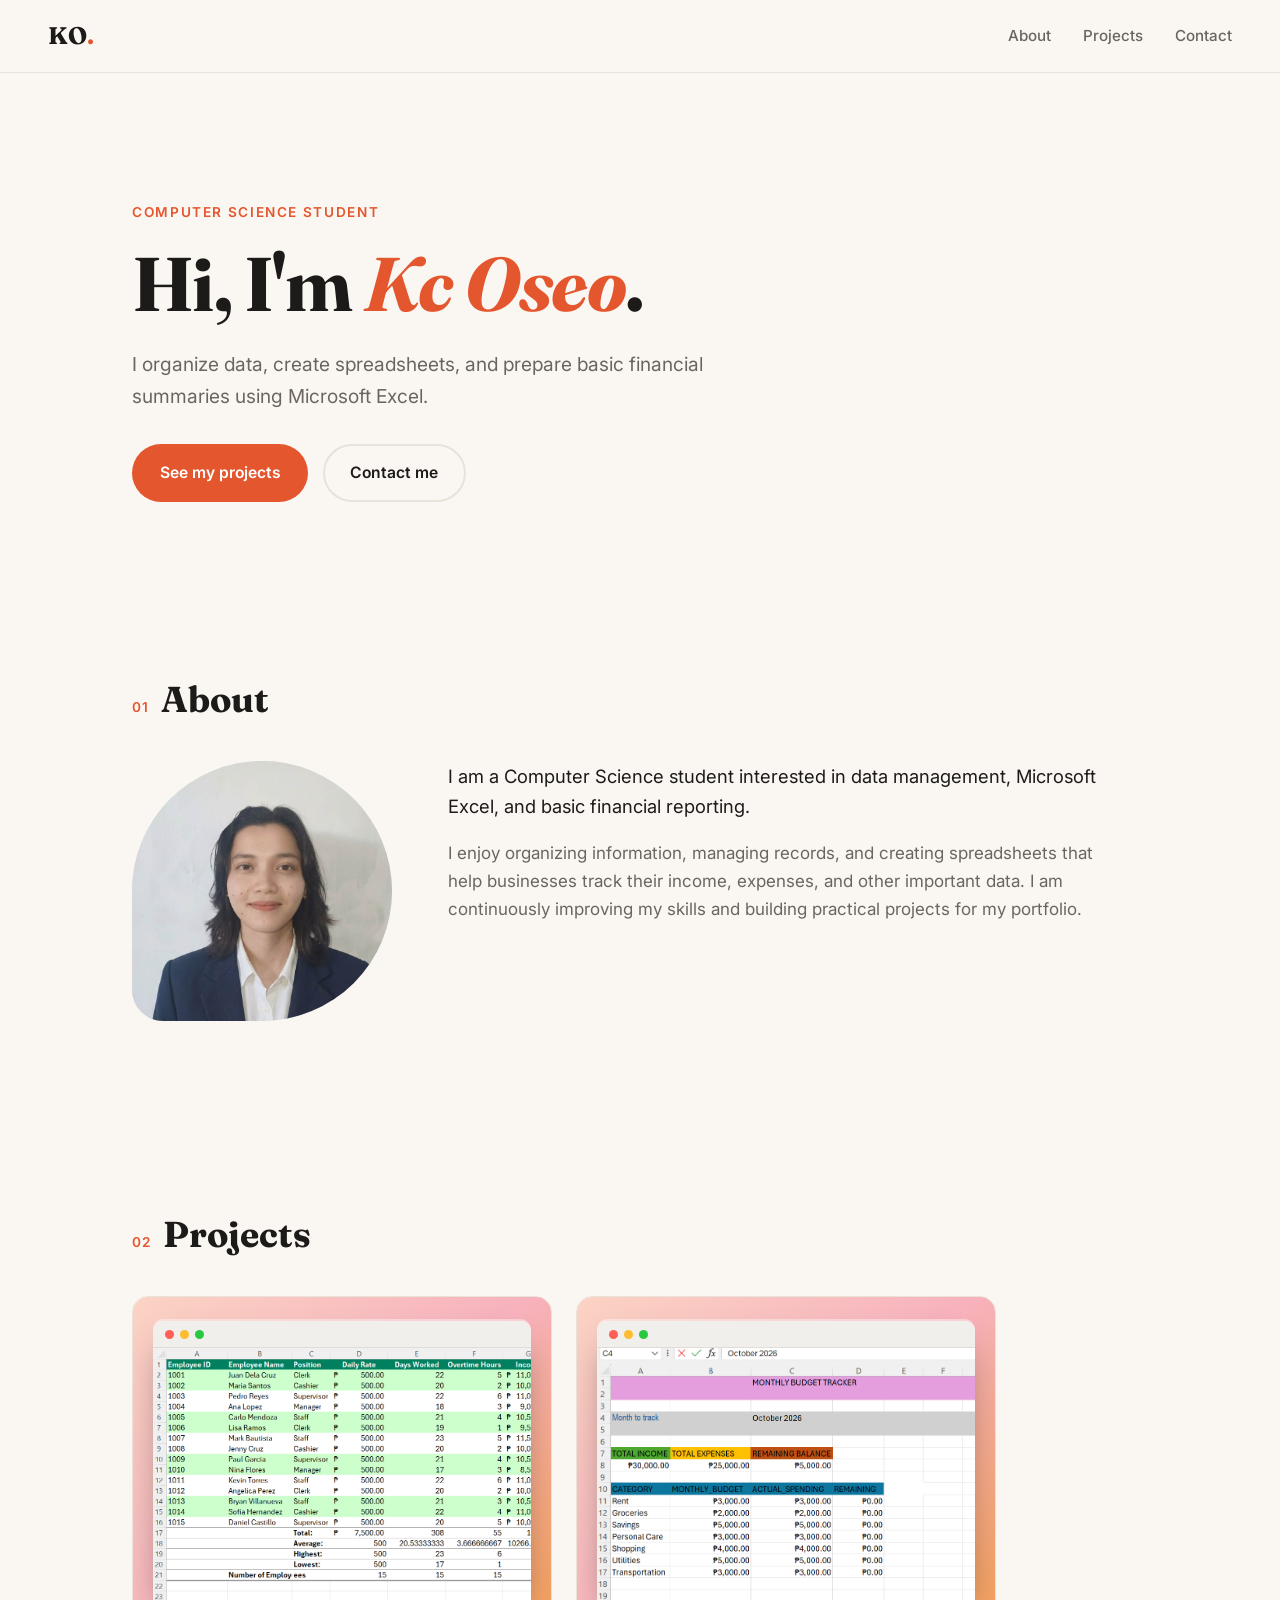
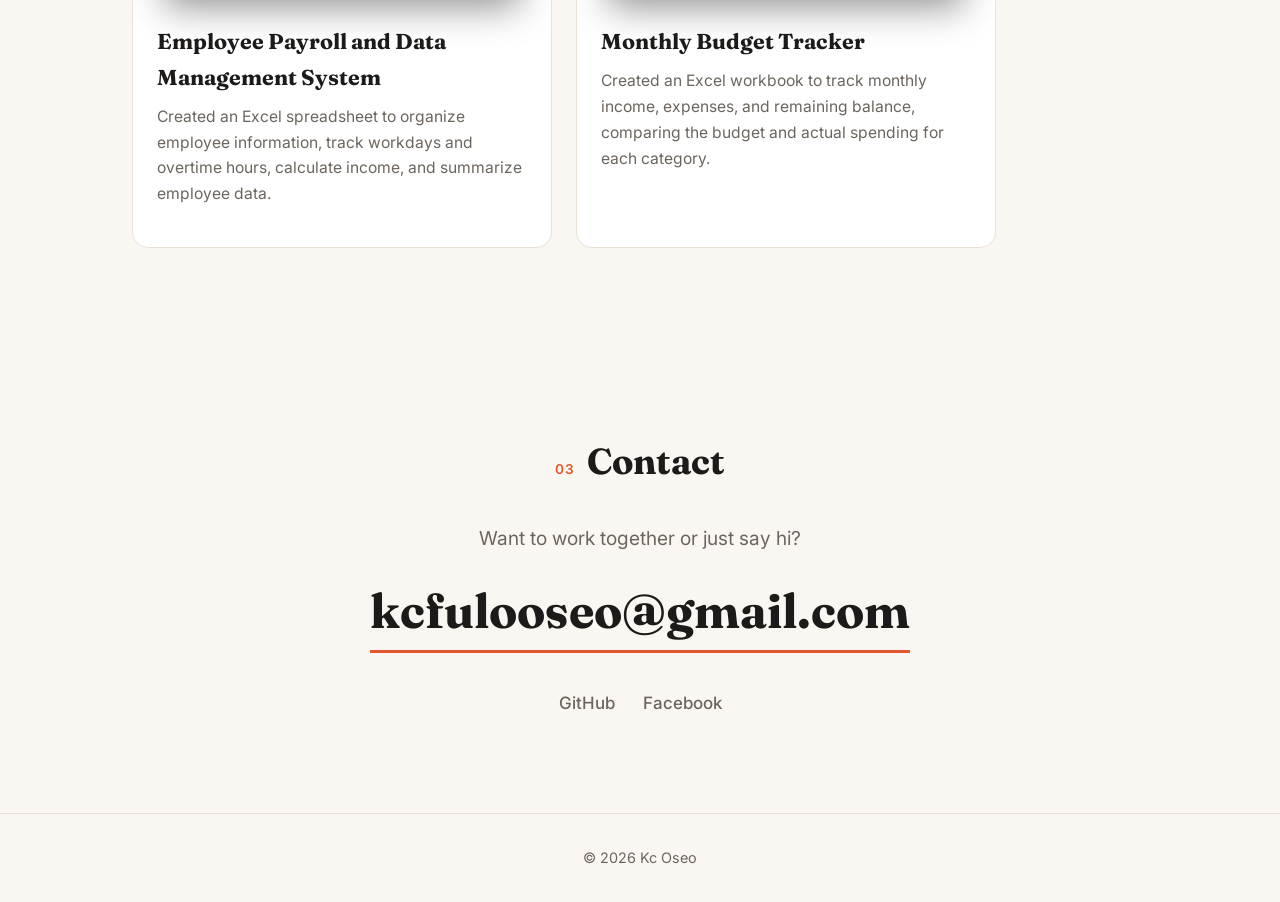
==== index.html @ 13ddb6af "Add monthly budget tracker project" ====
<!DOCTYPE html>
<html lang="en">
<head>
  <meta charset="UTF-8">
  <meta name="viewport" content="width=device-width, initial-scale=1.0">
  <title>Kc Oseo — Portfolio</title>
  <meta name="description" content="Portfolio of Kc Oseo, a Computer Science student who organizes data, creates spreadsheets, and prepares basic financial summaries in Microsoft Excel.">
  <link rel="preconnect" href="https://fonts.googleapis.com">
  <link rel="preconnect" href="https://fonts.gstatic.com" crossorigin>
  <link href="https://fonts.googleapis.com/css2?family=Fraunces:opsz,wght@9..144,500;9..144,700&family=Inter:wght@400;500;600&display=swap" rel="stylesheet">
  <link rel="stylesheet" href="style.css">
</head>
<body>

  <header class="site-header">
    <a class="logo" href="#top">KO<span>.</span></a>
    <nav aria-label="Main">
      <a href="#about">About</a>
      <a href="#work">Projects</a>
      <a href="#contact">Contact</a>
    </nav>
  </header>

  <main id="top">

    <!-- HERO -->
    <section class="hero">
      <p class="eyebrow">Computer Science Student</p>
      <h1>Hi, I'm <em>Kc Oseo</em>.</h1>
      <p class="lead">I organize data, create spreadsheets, and prepare basic financial summaries using Microsoft Excel.</p>
      <div class="actions">
        <a class="btn btn-primary" href="#work">See my projects</a>
        <a class="btn btn-ghost" href="#contact">Contact me</a>
      </div>
    </section>

    <!-- ABOUT -->
    <section id="about" class="section">
      <h2 class="section-title"><span>01</span> About</h2>
      <div class="about-grid">
        <img class="avatar" src="images/profile.jpg" alt="Photo of Kc Oseo" width="260" height="260">
        <div class="about-text">
          <p>I am a Computer Science student interested in data management, Microsoft Excel, and basic financial reporting.</p>
          <p>I enjoy organizing information, managing records, and creating spreadsheets that help businesses track their income, expenses, and other important data. I am continuously improving my skills and building practical projects for my portfolio.</p>
        </div>
      </div>
    </section>

    <!-- PROJECTS -->
    <section id="work" class="section">
      <h2 class="section-title"><span>02</span> Projects</h2>
      <div class="cards">

        <article class="card">
          <div class="project-shot">
            <a class="window" href="images/excel-project.png" target="_blank" rel="noopener" aria-label="Open full-size screenshot of the payroll spreadsheet">
              <span class="window-bar" aria-hidden="true"><i></i><i></i><i></i></span>
              <img class="project-img" src="images/excel-project.png" alt="Excel spreadsheet showing employee payroll data with daily rate, days worked, overtime hours, and income, plus totals and averages">
            </a>
          </div>
          <div class="card-body">
            <h3>Employee Payroll and Data Management System</h3>
            <p>Created an Excel spreadsheet to organize employee information, track workdays and overtime hours, calculate income, and summarize employee data.</p>
          </div>
          
        </article>
        <article class="card">
  <div class="project-shot">
    <a class="window" href="images/excel-budget.png" target="_blank" rel="noopener" aria-label="Open full-size screenshot of the budget tracker">
      <span class="window-bar" aria-hidden="true"><i></i><i></i><i></i></span>
      <img class="project-img" src="images/excel-budget.png" alt="Excel monthly budget tracker showing total income, total expenses, remaining balance, and budget versus actual spending by category">
    </a>
  </div>
  <div class="card-body">
    <h3>Monthly Budget Tracker</h3>
    <p>Created an Excel workbook to track monthly income, expenses, and remaining balance, comparing the budget and actual spending for each category.</p>
  </div>
</article>

      </div>
    </section>

    <!-- CONTACT -->
    <section id="contact" class="section contact">
      <h2 class="section-title"><span>03</span> Contact</h2>
      <p class="contact-lead">Want to work together or just say hi?</p>
      <a class="email" href="mailto:kcfulooseo@gmail.com">kcfulooseo@gmail.com</a>
      <ul class="socials">
        <li><a href="https://github.com/kcfulooseo" target="_blank" rel="noopener">GitHub</a></li>
        <li><a href="https://www.facebook.com/kaye.ceeloseo" target="_blank" rel="noopener">Facebook</a></li>
      </ul>
    </section>

  </main>

  <footer class="site-footer">
    <p>© 2026 Kc Oseo</p>
  </footer>

</body>
</html>
---- style.css ----
/* ---------- Design tokens ---------- */
:root {
  --bg: #faf7f2;
  --surface: #ffffff;
  --text: #1d1b19;
  --muted: #6b655e;
  --accent: #e4572e;
  --accent-dark: #c4421d;
  --border: #e8e2d9;
  --radius: 16px;
  --max: 1080px;
  --serif: "Fraunces", Georgia, serif;
  --sans: "Inter", system-ui, -apple-system, "Segoe UI", sans-serif;
}

@media (prefers-color-scheme: dark) {
  :root {
    --bg: #14120f;
    --surface: #1e1b17;
    --text: #f3eee7;
    --muted: #a39b90;
    --border: #2f2a24;
  }
}

/* ---------- Base ---------- */
*, *::before, *::after { box-sizing: border-box; }

html {
  scroll-behavior: smooth;
  scroll-padding-top: 80px;
}

body {
  margin: 0;
  font-family: var(--sans);
  font-size: 1.0625rem;
  line-height: 1.65;
  color: var(--text);
  background: var(--bg);
  -webkit-font-smoothing: antialiased;
}

a { color: inherit; }
ul { margin: 0; padding: 0; list-style: none; }

:focus-visible {
  outline: 3px solid var(--accent);
  outline-offset: 3px;
  border-radius: 4px;
}

@media (prefers-reduced-motion: reduce) {
  html { scroll-behavior: auto; }
  * { transition: none !important; }
}

/* ---------- Header ---------- */
.site-header {
  position: sticky;
  top: 0;
  z-index: 10;
  display: flex;
  align-items: center;
  justify-content: space-between;
  padding: 1rem clamp(1rem, 5vw, 3rem);
  background: color-mix(in srgb, var(--bg) 85%, transparent);
  backdrop-filter: blur(10px);
  border-bottom: 1px solid var(--border);
}

.logo {
  font-family: var(--serif);
  font-weight: 700;
  font-size: 1.5rem;
  text-decoration: none;
}
.logo span { color: var(--accent); }

.site-header nav { display: flex; gap: clamp(0.9rem, 3vw, 2rem); }

.site-header nav a {
  font-size: 0.95rem;
  font-weight: 500;
  text-decoration: none;
  color: var(--muted);
  transition: color 0.2s;
}
.site-header nav a:hover { color: var(--accent); }

/* ---------- Layout ---------- */
main { max-width: var(--max); margin: 0 auto; padding: 0 clamp(1rem, 5vw, 2rem); }

.section { padding: clamp(3.5rem, 9vw, 6rem) 0; }

.section-title {
  display: flex;
  align-items: baseline;
  gap: 0.75rem;
  margin: 0 0 2.5rem;
  font-family: var(--serif);
  font-size: clamp(1.75rem, 4vw, 2.25rem);
  line-height: 1.2;
}
.section-title span {
  font-family: var(--sans);
  font-size: 0.85rem;
  font-weight: 600;
  letter-spacing: 0.08em;
  color: var(--accent);
}

/* ---------- Hero ---------- */
.hero { padding: clamp(4rem, 12vw, 8rem) 0 clamp(3rem, 8vw, 5rem); }

.eyebrow {
  margin: 0 0 1.25rem;
  font-size: 0.85rem;
  font-weight: 600;
  letter-spacing: 0.12em;
  text-transform: uppercase;
  color: var(--accent);
}

.hero h1 {
  max-width: 18ch;
  margin: 0 0 1.5rem;
  font-family: var(--serif);
  font-size: clamp(2.5rem, 7vw, 4.75rem);
  font-weight: 700;
  line-height: 1.08;
  letter-spacing: -0.02em;
}
.hero h1 em { font-style: italic; color: var(--accent); }

.lead {
  max-width: 52ch;
  margin: 0 0 2rem;
  font-size: 1.2rem;
  color: var(--muted);
}

.actions { display: flex; flex-wrap: wrap; gap: 0.9rem; }

.btn {
  display: inline-block;
  padding: 0.85rem 1.6rem;
  border-radius: 999px;
  font-weight: 600;
  font-size: 0.98rem;
  text-decoration: none;
  border: 2px solid transparent;
  transition: transform 0.2s, background 0.2s, border-color 0.2s, color 0.2s;
}
.btn:hover { transform: translateY(-2px); }

.btn-primary { background: var(--accent); color: #fff; }
.btn-primary:hover { background: var(--accent-dark); }

.btn-ghost { border-color: var(--border); }
.btn-ghost:hover { border-color: var(--accent); color: var(--accent); }

/* ---------- About ---------- */
.about-grid {
  display: grid;
  grid-template-columns: 260px 1fr;
  gap: clamp(1.5rem, 5vw, 3.5rem);
  align-items: start;
}

.avatar {
  display: block;
  width: 100%;
  aspect-ratio: 1;
  object-fit: cover;
  object-position: 50% 20%;
  border-radius: 50% 50% 50% 12%;
  background: var(--border);
}

.about-text p { margin: 0 0 1.1rem; max-width: 60ch; color: var(--muted); }
.about-text p:first-child { color: var(--text); font-size: 1.15rem; }

.facts {
  display: flex;
  flex-wrap: wrap;
  gap: 1rem 2.5rem;
  margin-top: 1.75rem;
  padding-top: 1.5rem;
  border-top: 1px solid var(--border);
  color: var(--muted);
  font-size: 0.95rem;
}
.facts strong {
  display: block;
  font-family: var(--serif);
  font-size: 2rem;
  line-height: 1.1;
  color: var(--text);
}

/* ---------- Work cards ---------- */
.cards {
  display: grid;
  grid-template-columns: repeat(auto-fit, minmax(280px, 420px));
  gap: 1.5rem;
}

.card {
  overflow: hidden;
  background: var(--surface);
  border: 1px solid var(--border);
  border-radius: var(--radius);
  transition: transform 0.25s, box-shadow 0.25s;
}
.card:hover {
  transform: translateY(-6px);
  box-shadow: 0 18px 40px -18px rgba(0, 0, 0, 0.3);
}

.thumb { height: 180px; }

/* Project screenshot: gradient backdrop + window frame */
.project-shot {
  padding: 1.5rem 1.25rem 0;
  background: linear-gradient(135deg, #fbd3c4, #f7b2bd 55%, #f4a261);
}

.window {
  display: block;
  overflow: hidden;
  border-radius: 10px 10px 0 0;
  background: #fff;
  box-shadow: 0 -2px 0 rgba(255, 255, 255, 0.4), 0 18px 35px -12px rgba(0, 0, 0, 0.45);
  transition: transform 0.3s, box-shadow 0.3s;
}
.window:hover {
  transform: translateY(-4px);
  box-shadow: 0 -2px 0 rgba(255, 255, 255, 0.4), 0 24px 40px -12px rgba(0, 0, 0, 0.5);
}

.window-bar {
  display: flex;
  gap: 6px;
  padding: 0.55rem 0.75rem;
  background: #f1efec;
  border-bottom: 1px solid #e0dcd6;
}
.window-bar i {
  width: 9px;
  height: 9px;
  border-radius: 50%;
  background: #ff5f57;
}
.window-bar i:nth-child(2) { background: #febc2e; }
.window-bar i:nth-child(3) { background: #28c840; }

.project-img {
  display: block;
  width: 100%;
  aspect-ratio: 3 / 2;
  object-fit: cover;
  object-position: top left;
  transition: transform 0.4s;
}
.window:hover .project-img { transform: scale(1.03); }
.thumb-1 { background: linear-gradient(135deg, #f7b2bd, #e4572e); }
.thumb-2 { background: linear-gradient(135deg, #264653, #2a9d8f); }
.thumb-3 { background: linear-gradient(135deg, #f4a261, #e9c46a); }

.card-body { padding: 1.5rem; }
.card-body h3 { margin: 0 0 0.5rem; font-family: var(--serif); font-size: 1.35rem; }
.card-body p { margin: 0 0 1rem; color: var(--muted); font-size: 0.98rem; }

.tags { display: flex; flex-wrap: wrap; gap: 0.5rem; margin-bottom: 1.25rem; }
.tags li {
  padding: 0.2rem 0.7rem;
  border: 1px solid var(--border);
  border-radius: 999px;
  font-size: 0.78rem;
  font-weight: 500;
  color: var(--muted);
}

.card-link {
  font-weight: 600;
  font-size: 0.95rem;
  color: var(--accent);
  text-decoration: none;
}
.card-link:hover { text-decoration: underline; }

/* ---------- Skills ---------- */
.skills {
  display: grid;
  grid-template-columns: repeat(auto-fit, minmax(220px, 1fr));
  gap: 1.5rem;
}

.skill-group {
  padding: 1.5rem;
  background: var(--surface);
  border: 1px solid var(--border);
  border-radius: var(--radius);
}
.skill-group h3 {
  margin: 0 0 1rem;
  font-size: 0.85rem;
  letter-spacing: 0.1em;
  text-transform: uppercase;
  color: var(--accent);
}
.skill-group li { padding: 0.45rem 0; border-bottom: 1px dashed var(--border); }
.skill-group li:last-child { border-bottom: 0; }

/* ---------- Contact ---------- */
.contact { text-align: center; }
.contact .section-title { justify-content: center; }
.contact-lead { margin: 0 0 1rem; font-size: 1.2rem; color: var(--muted); }

.email {
  display: inline-block;
  font-family: var(--serif);
  font-size: clamp(1.6rem, 6vw, 3rem);
  font-weight: 700;
  text-decoration: none;
  border-bottom: 3px solid var(--accent);
  transition: color 0.2s;
}
.email:hover { color: var(--accent); }

.socials { display: flex; justify-content: center; gap: 1.75rem; margin-top: 2.25rem; }
.socials a { font-weight: 500; color: var(--muted); text-decoration: none; }
.socials a:hover { color: var(--accent); }

/* ---------- Footer ---------- */
.site-footer {
  padding: 2rem 1rem;
  text-align: center;
  border-top: 1px solid var(--border);
  font-size: 0.9rem;
  color: var(--muted);
}
.site-footer p { margin: 0; }

/* ---------- Responsive ---------- */
@media (max-width: 720px) {
  .about-grid { grid-template-columns: 1fr; }
  .avatar { max-width: 180px; font-size: 3rem; }
  .site-header { padding-block: 0.75rem; }
  .site-header nav a { font-size: 0.88rem; }
}

@media (max-width: 420px) {
  .logo { font-size: 1.25rem; }
  .site-header nav { gap: 0.75rem; }
}
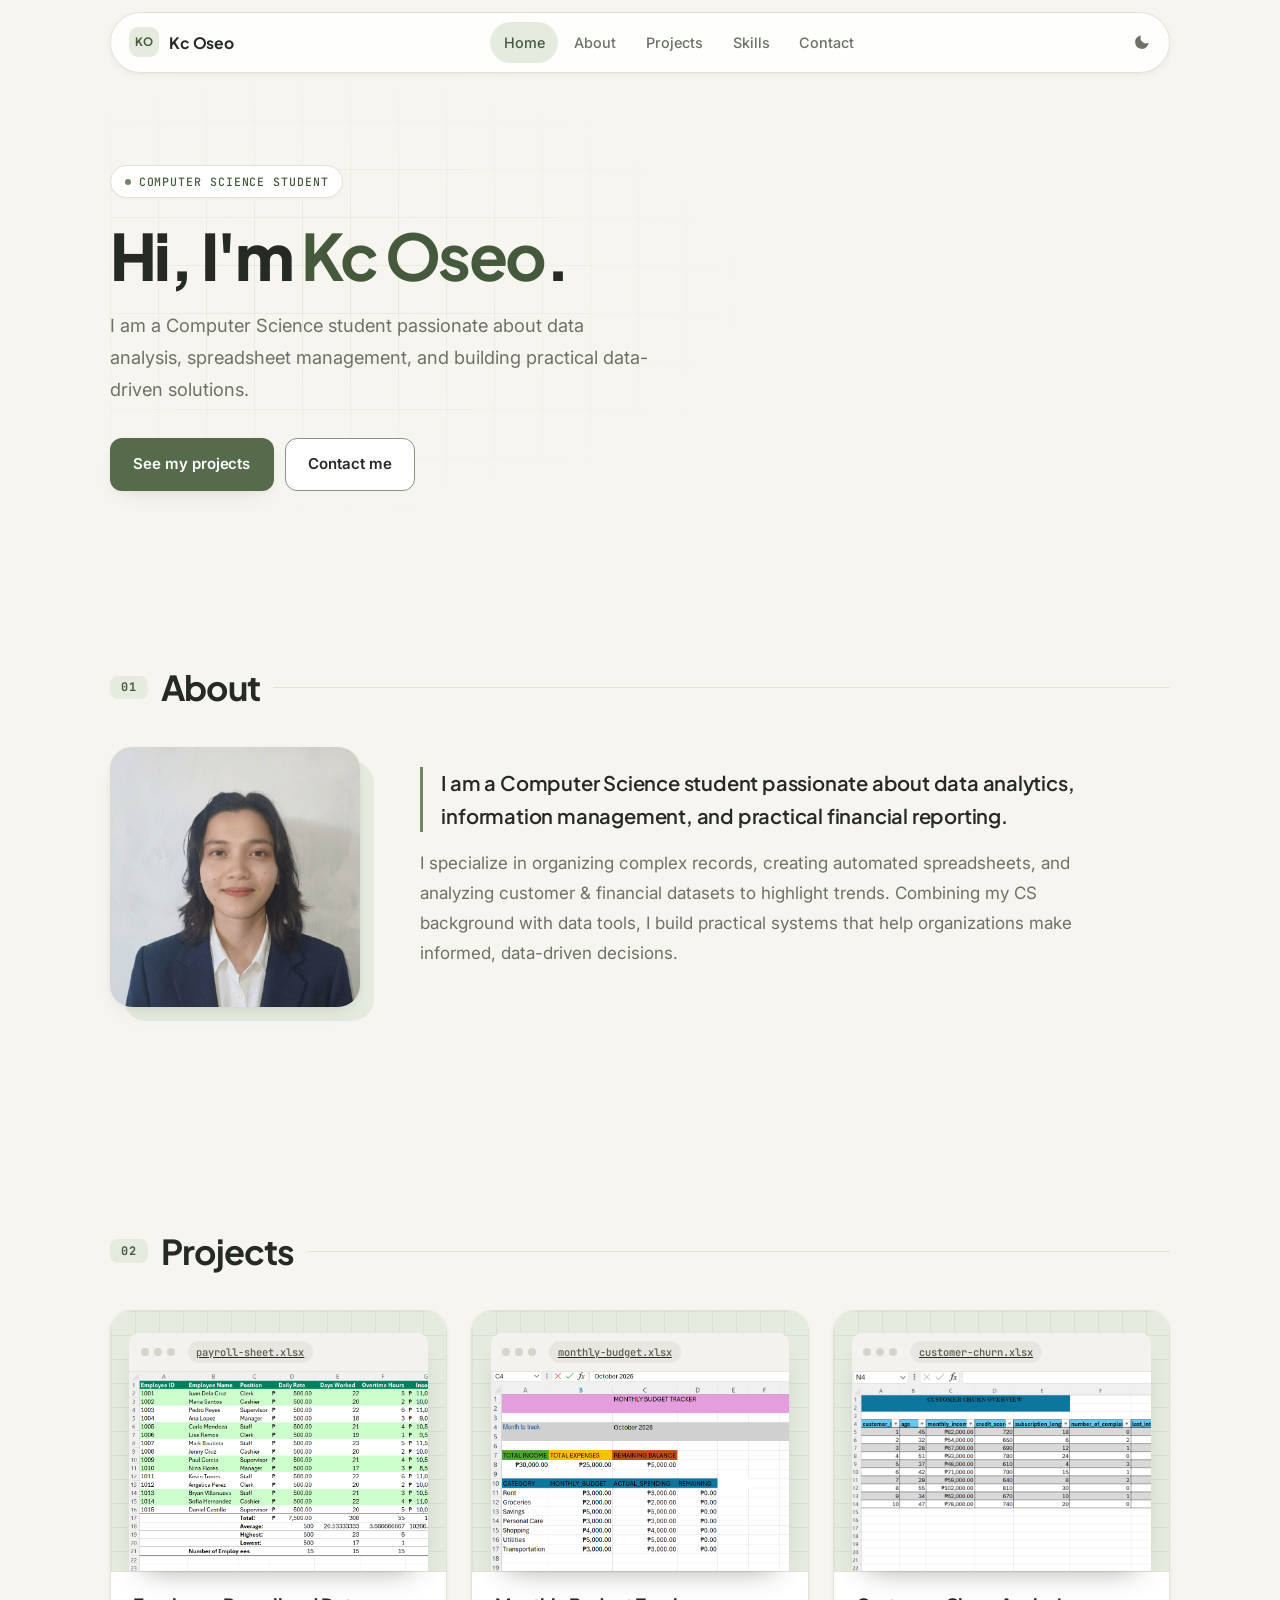
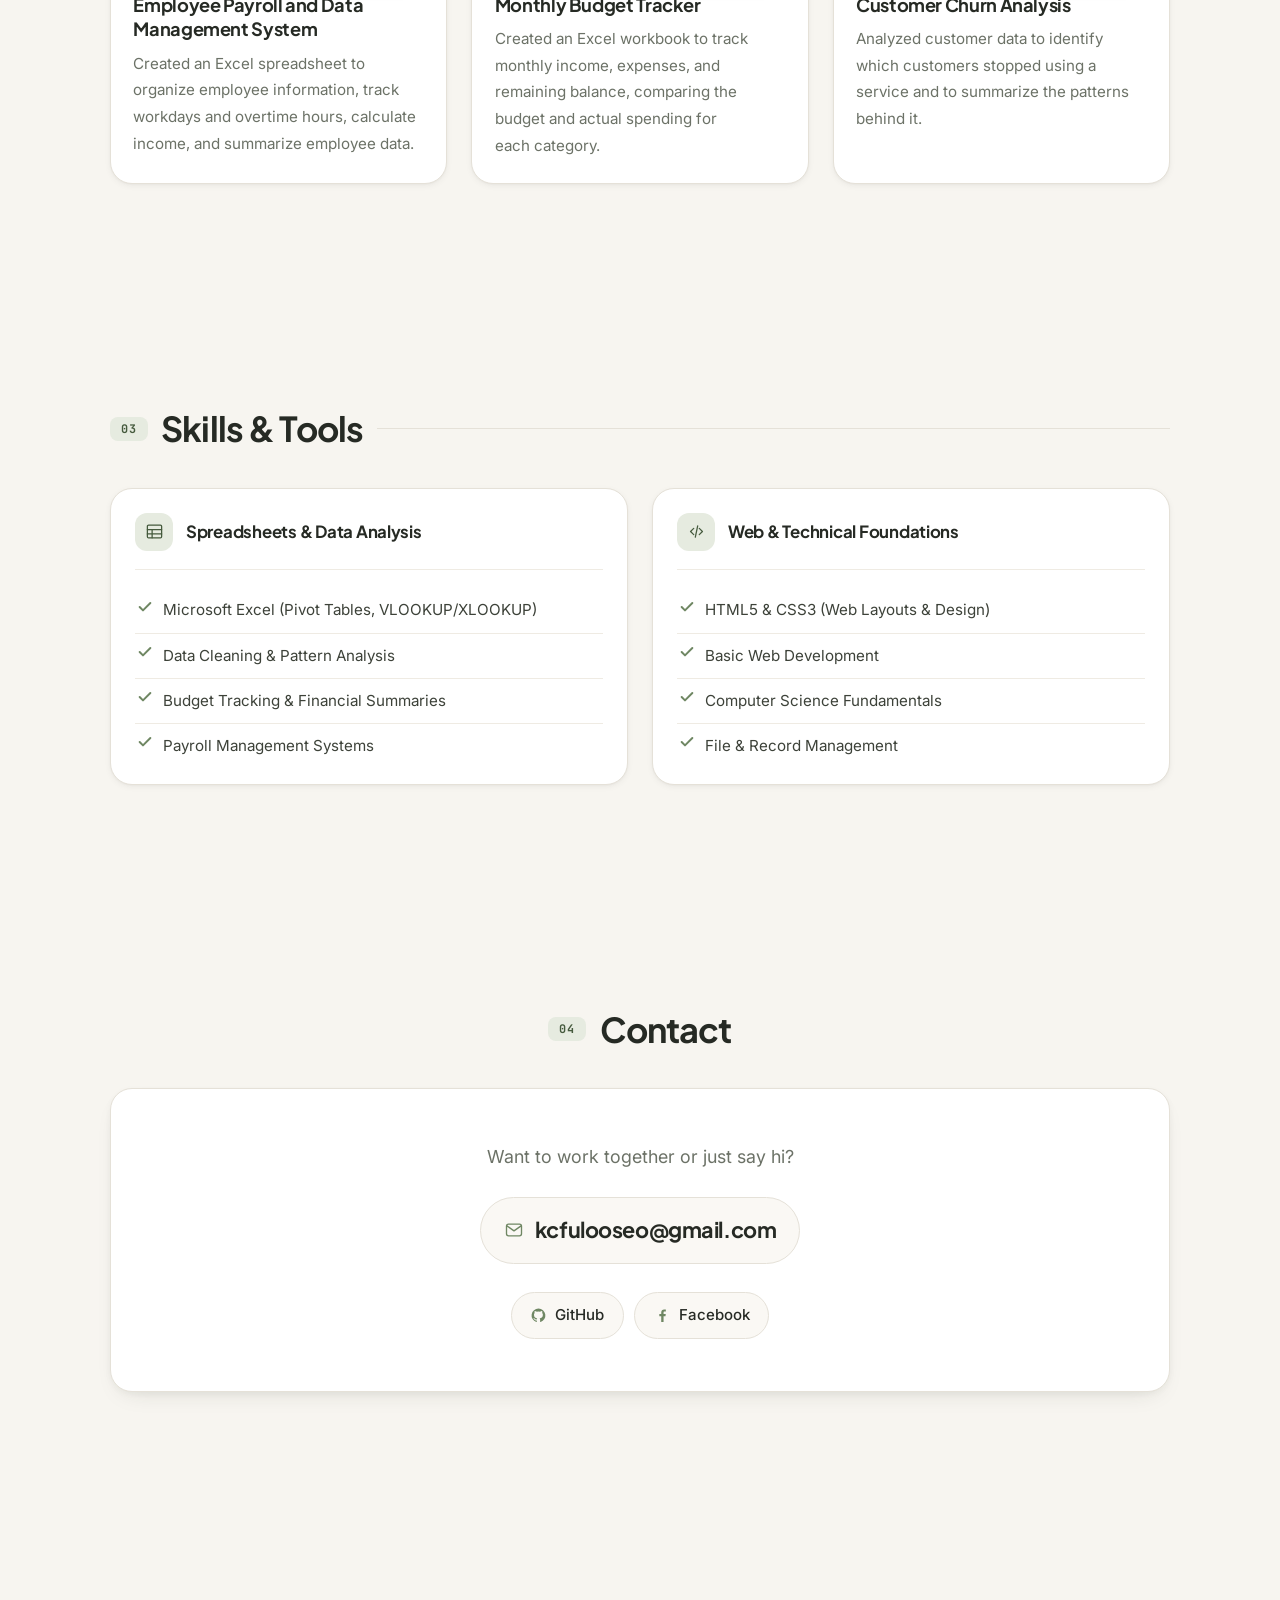
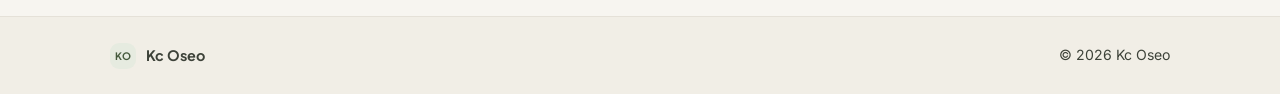
==== commit 19ebac73: "Add customer churn analysis" ====
--- a/index.html
+++ b/index.html
@@ -1,60 +1,115 @@
 <!DOCTYPE html>
-<html lang="en">
+<html lang="en" data-theme="light">
 <head>
   <meta charset="UTF-8">
   <meta name="viewport" content="width=device-width, initial-scale=1.0">
   <title>Kc Oseo — Portfolio</title>
-  <meta name="description" content="Portfolio of Kc Oseo, a Computer Science student who organizes data, creates spreadsheets, and prepares basic financial summaries in Microsoft Excel.">
+  <meta name="description" content="Portfolio of Kc Oseo, a Computer Science student specializing in data analysis, spreadsheet management, and data reporting.">
+  <meta name="theme-color" content="#f7f5f0">
   <link rel="preconnect" href="https://fonts.googleapis.com">
   <link rel="preconnect" href="https://fonts.gstatic.com" crossorigin>
-  <link href="https://fonts.googleapis.com/css2?family=Fraunces:opsz,wght@9..144,500;9..144,700&family=Inter:wght@400;500;600&display=swap" rel="stylesheet">
+  <link href="https://fonts.googleapis.com/css2?family=Plus+Jakarta+Sans:wght@500;600;700;800&family=Inter:wght@400;500;600&family=JetBrains+Mono:wght@500;700&display=swap" rel="stylesheet">
   <link rel="stylesheet" href="style.css">
+  <script>
+    (function () {
+      document.documentElement.classList.add("js");
+      try {
+        var saved = localStorage.getItem("kc-theme");
+        var prefersDark = window.matchMedia("(prefers-color-scheme: dark)").matches;
+        document.documentElement.setAttribute("data-theme", saved || (prefersDark ? "dark" : "light"));
+      } catch (e) {
+        document.documentElement.setAttribute("data-theme", "light");
+      }
+    })();
+  </script>
 </head>
 <body>
 
-  <header class="site-header">
-    <a class="logo" href="#top">KO<span>.</span></a>
-    <nav aria-label="Main">
+  <div class="scroll-progress" aria-hidden="true"><span class="scroll-progress__bar"></span></div>
+
+  <a class="skip-link" href="#top">Skip to content</a>
+
+  <header class="site-header" data-header>
+    <a class="brand" href="#top" aria-label="Kc Oseo — back to top">
+      <span class="brand__mark" aria-hidden="true">KO</span>
+      <span class="brand__name">Kc Oseo</span>
+    </a>
+
+    <nav id="primary-nav" aria-label="Main">
+      <a href="#top">Home</a>
       <a href="#about">About</a>
       <a href="#work">Projects</a>
+      <a href="#skills">Skills</a>
       <a href="#contact">Contact</a>
     </nav>
+
+    <div class="header-actions">
+      <button class="icon-btn" type="button" data-theme-toggle aria-label="Switch between light and dark theme" aria-pressed="false">
+        <svg class="icon icon--sun" viewBox="0 0 24 24" aria-hidden="true" focusable="false">
+          <circle cx="12" cy="12" r="4.2"/>
+          <path d="M12 2.5v2.2M12 19.3v2.2M4.2 4.2l1.6 1.6M18.2 18.2l1.6 1.6M2.5 12h2.2M19.3 12h2.2M4.2 19.8l1.6-1.6M18.2 5.8l1.6-1.6"/>
+        </svg>
+        <svg class="icon icon--moon" viewBox="0 0 24 24" aria-hidden="true" focusable="false">
+          <path d="M20 14.2A8.2 8.2 0 0 1 9.8 4 8.4 8.4 0 1 0 20 14.2Z"/>
+        </svg>
+      </button>
+      <button class="icon-btn nav-toggle" type="button" data-nav-toggle aria-expanded="false" aria-controls="primary-nav" aria-label="Open navigation menu">
+        <span class="nav-toggle__bar"></span>
+        <span class="nav-toggle__bar"></span>
+      </button>
+    </div>
   </header>
 
   <main id="top">
 
     <!-- HERO -->
     <section class="hero">
-      <p class="eyebrow">Computer Science Student</p>
-      <h1>Hi, I'm <em>Kc Oseo</em>.</h1>
-      <p class="lead">I organize data, create spreadsheets, and prepare basic financial summaries using Microsoft Excel.</p>
-      <div class="actions">
-        <a class="btn btn-primary" href="#work">See my projects</a>
-        <a class="btn btn-ghost" href="#contact">Contact me</a>
+      <div class="hero__grid-bg" aria-hidden="true"></div>
+
+      <div class="hero__inner">
+        <p class="eyebrow" data-reveal>
+          <span class="eyebrow__dot" aria-hidden="true"></span>
+          Computer Science Student
+        </p>
+
+        <h1 data-reveal>Hi, I'm <span class="hero__name">Kc Oseo</span>.</h1>
+
+        <p class="lead" data-reveal>I am a Computer Science student passionate about data analysis, spreadsheet management, and building practical data-driven solutions.</p>
+
+        <div class="actions" data-reveal>
+          <a class="btn btn-primary" href="#work">See my projects</a>
+          <a class="btn btn-secondary" href="#contact">Contact me</a>
+        </div>
       </div>
     </section>
 
     <!-- ABOUT -->
     <section id="about" class="section">
-      <h2 class="section-title"><span>01</span> About</h2>
+      <h2 class="section-title" data-reveal><span class="section-title__num">01</span> About</h2>
       <div class="about-grid">
-        <img class="avatar" src="images/profile.jpg" alt="Photo of Kc Oseo" width="260" height="260">
-        <div class="about-text">
-          <p>I am a Computer Science student interested in data management, Microsoft Excel, and basic financial reporting.</p>
-          <p>I enjoy organizing information, managing records, and creating spreadsheets that help businesses track their income, expenses, and other important data. I am continuously improving my skills and building practical projects for my portfolio.</p>
+        <div class="about-media" data-reveal>
+          <span class="about-media__frame" aria-hidden="true"></span>
+          <img class="avatar" src="images/profile.jpg" alt="Photo of Kc Oseo" width="260" height="260">
+        </div>
+        <div class="about-text" data-reveal>
+          <p class="about-text__lead">I am a Computer Science student passionate about data analytics, information management, and practical financial reporting.</p>
+          <p>I specialize in organizing complex records, creating automated spreadsheets, and analyzing customer &amp; financial datasets to highlight trends. Combining my CS background with data tools, I build practical systems that help organizations make informed, data-driven decisions.</p>
         </div>
       </div>
     </section>
 
     <!-- PROJECTS -->
     <section id="work" class="section">
-      <h2 class="section-title"><span>02</span> Projects</h2>
+      <h2 class="section-title" data-reveal><span class="section-title__num">02</span> Projects</h2>
       <div class="cards">
 
-        <article class="card">
+        <article class="card" data-reveal>
           <div class="project-shot">
             <a class="window" href="images/excel-project.png" target="_blank" rel="noopener" aria-label="Open full-size screenshot of the payroll spreadsheet">
-              <span class="window-bar" aria-hidden="true"><i></i><i></i><i></i></span>
+              <span class="window-bar" aria-hidden="true">
+                <i></i><i></i><i></i>
+                <span class="window-bar__url">payroll-sheet.xlsx</span>
+              </span>
               <img class="project-img" src="images/excel-project.png" alt="Excel spreadsheet showing employee payroll data with daily rate, days worked, overtime hours, and income, plus totals and averages">
             </a>
           </div>
@@ -62,40 +117,127 @@
             <h3>Employee Payroll and Data Management System</h3>
             <p>Created an Excel spreadsheet to organize employee information, track workdays and overtime hours, calculate income, and summarize employee data.</p>
           </div>
-          
-        </article>
-        <article class="card">
-  <div class="project-shot">
-    <a class="window" href="images/excel-budget.png" target="_blank" rel="noopener" aria-label="Open full-size screenshot of the budget tracker">
-      <span class="window-bar" aria-hidden="true"><i></i><i></i><i></i></span>
-      <img class="project-img" src="images/excel-budget.png" alt="Excel monthly budget tracker showing total income, total expenses, remaining balance, and budget versus actual spending by category">
-    </a>
-  </div>
-  <div class="card-body">
-    <h3>Monthly Budget Tracker</h3>
-    <p>Created an Excel workbook to track monthly income, expenses, and remaining balance, comparing the budget and actual spending for each category.</p>
-  </div>
-</article>
+        </article>
+
+        <article class="card" data-reveal>
+          <div class="project-shot">
+            <a class="window" href="images/excel-budget.png" target="_blank" rel="noopener" aria-label="Open full-size screenshot of the budget tracker">
+              <span class="window-bar" aria-hidden="true">
+                <i></i><i></i><i></i>
+                <span class="window-bar__url">monthly-budget.xlsx</span>
+              </span>
+              <img class="project-img" src="images/excel-budget.png" alt="Excel monthly budget tracker showing total income, total expenses, remaining balance, and budget versus actual spending by category">
+            </a>
+          </div>
+          <div class="card-body">
+            <h3>Monthly Budget Tracker</h3>
+            <p>Created an Excel workbook to track monthly income, expenses, and remaining balance, comparing the budget and actual spending for each category.</p>
+          </div>
+        </article>
+
+        <article class="card" data-reveal>
+          <div class="project-shot">
+            <a class="window" href="images/customer-churn.png" target="_blank" rel="noopener" aria-label="Open full-size screenshot of the customer churn project">
+              <span class="window-bar" aria-hidden="true">
+                <i></i><i></i><i></i>
+                <span class="window-bar__url">customer-churn.xlsx</span>
+              </span>
+              <img class="project-img" src="images/customer-churn.png" alt="Customer churn analysis project screenshot">
+            </a>
+          </div>
+          <div class="card-body">
+            <h3>Customer Churn Analysis</h3>
+            <p>Analyzed customer data to identify which customers stopped using a service and to summarize the patterns behind it.</p>
+          </div>
+        </article>
+
+      </div>
+    </section>
+
+    <!-- SKILLS -->
+    <section id="skills" class="section">
+      <h2 class="section-title" data-reveal><span class="section-title__num">03</span> Skills &amp; Tools</h2>
+      <div class="skills">
+
+        <article class="skill-group" data-reveal>
+          <div class="skill-group__head">
+            <span class="skill-group__icon" aria-hidden="true">
+              <svg viewBox="0 0 24 24" focusable="false"><path d="M3 5.5A1.5 1.5 0 0 1 4.5 4h15A1.5 1.5 0 0 1 21 5.5v13A1.5 1.5 0 0 1 19.5 20h-15A1.5 1.5 0 0 1 3 18.5Z"/><path d="M3 9.5h18M9 9.5V20M3 15h18"/></svg>
+            </span>
+            <h3>Spreadsheets &amp; Data Analysis</h3>
+          </div>
+          <ul>
+            <li>Microsoft Excel (Pivot Tables, VLOOKUP/XLOOKUP)</li>
+            <li>Data Cleaning &amp; Pattern Analysis</li>
+            <li>Budget Tracking &amp; Financial Summaries</li>
+            <li>Payroll Management Systems</li>
+          </ul>
+        </article>
+
+        <article class="skill-group" data-reveal>
+          <div class="skill-group__head">
+            <span class="skill-group__icon" aria-hidden="true">
+              <svg viewBox="0 0 24 24" focusable="false"><path d="m8.5 8-4 4 4 4M15.5 8l4 4-4 4M13.5 5l-3 14"/></svg>
+            </span>
+            <h3>Web &amp; Technical Foundations</h3>
+          </div>
+          <ul>
+            <li>HTML5 &amp; CSS3 (Web Layouts &amp; Design)</li>
+            <li>Basic Web Development</li>
+            <li>Computer Science Fundamentals</li>
+            <li>File &amp; Record Management</li>
+          </ul>
+        </article>
 
       </div>
     </section>
 
     <!-- CONTACT -->
     <section id="contact" class="section contact">
-      <h2 class="section-title"><span>03</span> Contact</h2>
-      <p class="contact-lead">Want to work together or just say hi?</p>
-      <a class="email" href="mailto:kcfulooseo@gmail.com">kcfulooseo@gmail.com</a>
-      <ul class="socials">
-        <li><a href="https://github.com/kcfulooseo" target="_blank" rel="noopener">GitHub</a></li>
-        <li><a href="https://www.facebook.com/kaye.ceeloseo" target="_blank" rel="noopener">Facebook</a></li>
-      </ul>
+      <h2 class="section-title" data-reveal><span class="section-title__num">04</span> Contact</h2>
+      <div class="contact-card" data-reveal>
+        <p class="contact-lead">Want to work together or just say hi?</p>
+
+        <a class="email" href="mailto:kcfulooseo@gmail.com">
+          <span class="email__icon" aria-hidden="true">
+            <svg viewBox="0 0 24 24" focusable="false"><rect x="3" y="5" width="18" height="14" rx="2.5"/><path d="m3.5 7 8.5 6 8.5-6"/></svg>
+          </span>
+          <span class="email__text">kcfulooseo@gmail.com</span>
+        </a>
+
+        <ul class="socials">
+          <li>
+            <a href="https://github.com/kcfulooseo" target="_blank" rel="noopener">
+              <span class="socials__icon" aria-hidden="true">
+                <svg viewBox="0 0 24 24" focusable="false"><path d="M12 2.2a9.8 9.8 0 0 0-3.1 19.1c.5.1.7-.2.7-.5v-1.8c-2.8.6-3.4-1.3-3.4-1.3-.4-1.2-1.1-1.5-1.1-1.5-.9-.6.1-.6.1-.6 1 .1 1.5 1 1.5 1 .9 1.5 2.3 1.1 2.9.8.1-.6.3-1.1.6-1.3-2.2-.3-4.6-1.1-4.6-5 0-1.1.4-2 1-2.7-.1-.3-.4-1.3.1-2.7 0 0 .8-.3 2.7 1a9.4 9.4 0 0 1 5 0c1.9-1.3 2.7-1 2.7-1 .5 1.4.2 2.4.1 2.7.6.7 1 1.6 1 2.7 0 3.9-2.4 4.7-4.6 5 .4.3.7.9.7 1.9v2.8c0 .3.2.6.7.5A9.8 9.8 0 0 0 12 2.2Z"/></svg>
+              </span>
+              GitHub
+            </a>
+          </li>
+          <li>
+            <a href="https://www.facebook.com/kaye.ceeloseo" target="_blank" rel="noopener">
+              <span class="socials__icon" aria-hidden="true">
+                <svg viewBox="0 0 24 24" focusable="false"><path d="M13.5 21v-8h2.7l.4-3.1h-3.1V7.9c0-.9.2-1.5 1.5-1.5h1.7V3.6c-.3 0-1.3-.1-2.4-.1-2.4 0-4.1 1.5-4.1 4.2v2.2H7.5V13h2.7v8Z"/></svg>
+              </span>
+              Facebook
+            </a>
+          </li>
+        </ul>
+      </div>
     </section>
 
   </main>
 
   <footer class="site-footer">
-    <p>© 2026 Kc Oseo</p>
+    <div class="site-footer__inner">
+      <a class="brand brand--sm" href="#top" aria-label="Back to top">
+        <span class="brand__mark" aria-hidden="true">KO</span>
+        <span class="brand__name">Kc Oseo</span>
+      </a>
+      <p>© 2026 Kc Oseo</p>
+    </div>
   </footer>
 
+  <script src="script.js" defer></script>
 </body>
-</html>+</html>
--- a/style.css
+++ b/style.css
@@ -1,26 +1,87 @@
+/* ==========================================================
+   Portfolio — "Warm Paper & Sage" theme
+   Cream paper background, sage green accent, charcoal text.
+   ========================================================== */
+@import url("https://fonts.googleapis.com/css2?family=JetBrains+Mono:wght@500;700&display=swap");
+
 /* ---------- Design tokens ---------- */
 :root {
-  --bg: #faf7f2;
+  color-scheme: light;
+
+  --bg: #f7f5f0;
+  --bg-alt: #f1eee6;
   --surface: #ffffff;
-  --text: #1d1b19;
-  --muted: #6b655e;
-  --accent: #e4572e;
-  --accent-dark: #c4421d;
-  --border: #e8e2d9;
+  --surface-alt: #faf8f4;
+
+  --text: #262a24;
+  --text-soft: #3d4239;
+  --muted: #6c7267;
+  --muted-2: #8d9288;
+
+  --accent: #6f8763;
+  --accent-strong: #566b4c;
+  --accent-deep: #455a3d;
+  --accent-soft: #e6ebe0;
+  --accent-tint: #f0f3ec;
+  --accent-ink: #2f3b28;
+
+  --border: #e5e1d8;
+  --border-soft: #efebe3;
+  --border-strong: #d8d3c7;
+  --grid: rgba(111, 135, 99, 0.09);
+
+  --shadow-xs: 0 1px 2px rgba(38, 42, 36, 0.04);
+  --shadow-sm: 0 2px 6px rgba(38, 42, 36, 0.05), 0 1px 2px rgba(38, 42, 36, 0.03);
+  --shadow-md: 0 10px 26px -14px rgba(38, 42, 36, 0.18), 0 2px 6px rgba(38, 42, 36, 0.04);
+  --shadow-lg: 0 26px 54px -28px rgba(38, 42, 36, 0.28), 0 8px 18px -14px rgba(38, 42, 36, 0.14);
+
+  --radius-xs: 8px;
+  --radius-sm: 12px;
   --radius: 16px;
-  --max: 1080px;
-  --serif: "Fraunces", Georgia, serif;
-  --sans: "Inter", system-ui, -apple-system, "Segoe UI", sans-serif;
-}
-
-@media (prefers-color-scheme: dark) {
-  :root {
-    --bg: #14120f;
-    --surface: #1e1b17;
-    --text: #f3eee7;
-    --muted: #a39b90;
-    --border: #2f2a24;
-  }
+  --radius-lg: 22px;
+  --radius-pill: 999px;
+
+  --max: 1140px;
+  --gutter: clamp(1.15rem, 5vw, 2.5rem);
+  --section-gap: clamp(4rem, 9vw, 7rem);
+
+  --display: "Plus Jakarta Sans", "Inter", system-ui, -apple-system, "Segoe UI", sans-serif;
+  --sans: "Inter", system-ui, -apple-system, "Segoe UI", Roboto, sans-serif;
+  --mono: "JetBrains Mono", ui-monospace, "Cascadia Code", Consolas, monospace;
+
+  --ease: cubic-bezier(0.22, 0.61, 0.36, 1);
+  --ease-out: cubic-bezier(0.16, 1, 0.3, 1);
+}
+
+:root[data-theme="dark"] {
+  color-scheme: dark;
+
+  --bg: #171914;
+  --bg-alt: #1d201a;
+  --surface: #20231c;
+  --surface-alt: #242821;
+
+  --text: #eceee7;
+  --text-soft: #d3d7cc;
+  --muted: #9ba196;
+  --muted-2: #83897d;
+
+  --accent: #9db391;
+  --accent-strong: #b4c8a8;
+  --accent-deep: #c3d5b8;
+  --accent-soft: #2a3125;
+  --accent-tint: #232920;
+  --accent-ink: #0f120d;
+
+  --border: #2e332a;
+  --border-soft: #272b23;
+  --border-strong: #3b4137;
+  --grid: rgba(157, 179, 145, 0.08);
+
+  --shadow-xs: 0 1px 2px rgba(0, 0, 0, 0.35);
+  --shadow-sm: 0 2px 8px rgba(0, 0, 0, 0.35);
+  --shadow-md: 0 12px 26px -14px rgba(0, 0, 0, 0.65), 0 2px 6px rgba(0, 0, 0, 0.3);
+  --shadow-lg: 0 28px 56px -30px rgba(0, 0, 0, 0.8), 0 8px 20px -16px rgba(0, 0, 0, 0.5);
 }
 
 /* ---------- Base ---------- */
@@ -28,272 +89,465 @@
 
 html {
   scroll-behavior: smooth;
-  scroll-padding-top: 80px;
+  scroll-padding-top: 104px;
+  -webkit-text-size-adjust: 100%;
 }
 
 body {
   margin: 0;
   font-family: var(--sans);
   font-size: 1.0625rem;
-  line-height: 1.65;
+  line-height: 1.75;
   color: var(--text);
   background: var(--bg);
   -webkit-font-smoothing: antialiased;
+  -moz-osx-font-smoothing: grayscale;
+  overflow-x: clip;
+  transition: background-color 0.3s var(--ease), color 0.3s var(--ease);
 }
 
 a { color: inherit; }
 ul { margin: 0; padding: 0; list-style: none; }
+img { max-width: 100%; display: block; }
+button { font: inherit; color: inherit; }
+
+::selection { background: var(--accent-soft); color: var(--accent-ink); }
 
 :focus-visible {
-  outline: 3px solid var(--accent);
+  outline: 2px solid var(--accent);
   outline-offset: 3px;
   border-radius: 4px;
 }
 
-@media (prefers-reduced-motion: reduce) {
-  html { scroll-behavior: auto; }
-  * { transition: none !important; }
+/* ---------- Utilities ---------- */
+.skip-link {
+  position: fixed;
+  top: 0.75rem;
+  left: 0.75rem;
+  z-index: 200;
+  padding: 0.7rem 1.1rem;
+  border-radius: var(--radius-sm);
+  background: var(--accent);
+  color: #fff;
+  font-weight: 600;
+  text-decoration: none;
+  transform: translateY(-160%);
+  transition: transform 0.25s var(--ease);
+}
+.skip-link:focus-visible { transform: translateY(0); }
+
+.scroll-progress {
+  position: fixed;
+  inset: 0 0 auto 0;
+  z-index: 60;
+  height: 2px;
+  pointer-events: none;
+}
+.scroll-progress__bar {
+  display: block;
+  width: 100%;
+  height: 100%;
+  transform: scaleX(0);
+  transform-origin: 0 50%;
+  background: var(--accent);
+  will-change: transform;
 }
 
 /* ---------- Header ---------- */
 .site-header {
   position: sticky;
-  top: 0;
-  z-index: 10;
+  top: 12px;
+  z-index: 50;
   display: flex;
   align-items: center;
   justify-content: space-between;
-  padding: 1rem clamp(1rem, 5vw, 3rem);
-  background: color-mix(in srgb, var(--bg) 85%, transparent);
-  backdrop-filter: blur(10px);
-  border-bottom: 1px solid var(--border);
-}
-
-.logo {
-  font-family: var(--serif);
+  gap: 1rem;
+  width: min(calc(100% - 2 * var(--gutter)), calc(var(--max) - 2 * var(--gutter)));
+  margin: 12px auto 0;
+  padding: 0.55rem 0.55rem 0.55rem 1.15rem;
+  background: color-mix(in srgb, var(--surface) 85%, transparent);
+  backdrop-filter: blur(14px) saturate(150%);
+  -webkit-backdrop-filter: blur(14px) saturate(150%);
+  border: 1px solid var(--border);
+  border-radius: var(--radius-pill);
+  box-shadow: var(--shadow-sm);
+  transition: box-shadow 0.3s var(--ease), background-color 0.3s var(--ease),
+              border-color 0.3s var(--ease);
+}
+.site-header.is-scrolled {
+  background: color-mix(in srgb, var(--surface) 94%, transparent);
+  border-color: var(--border-strong);
+  box-shadow: var(--shadow-md);
+}
+
+.brand {
+  display: inline-flex;
+  align-items: center;
+  gap: 0.6rem;
+  text-decoration: none;
+  color: var(--text);
+}
+.brand__mark {
+  display: inline-flex;
+  align-items: center;
+  justify-content: center;
+  width: 30px;
+  height: 30px;
+  border-radius: 9px;
+  background: var(--accent-soft);
+  color: var(--accent-deep);
+  font-family: var(--display);
+  font-size: 0.72rem;
   font-weight: 700;
-  font-size: 1.5rem;
-  text-decoration: none;
-}
-.logo span { color: var(--accent); }
-
-.site-header nav { display: flex; gap: clamp(0.9rem, 3vw, 2rem); }
+  letter-spacing: 0.02em;
+}
+.brand__name {
+  font-family: var(--display);
+  font-size: 0.98rem;
+  font-weight: 700;
+  letter-spacing: -0.01em;
+}
+.brand--sm .brand__mark { width: 26px; height: 26px; font-size: 0.64rem; }
+.brand--sm .brand__name { font-size: 0.9rem; color: var(--text-soft); }
+
+.site-header nav { display: flex; gap: 0.15rem; }
 
 .site-header nav a {
-  font-size: 0.95rem;
+  padding: 0.5rem 0.85rem;
+  border-radius: var(--radius-pill);
+  font-size: 0.9rem;
   font-weight: 500;
   text-decoration: none;
   color: var(--muted);
-  transition: color 0.2s;
-}
-.site-header nav a:hover { color: var(--accent); }
+  transition: color 0.2s var(--ease), background-color 0.2s var(--ease);
+}
+.site-header nav a:hover { color: var(--text); background: var(--accent-tint); }
+.site-header nav a.is-active { color: var(--accent-deep); background: var(--accent-soft); }
+:root[data-theme="dark"] .site-header nav a.is-active { color: var(--accent-deep); }
+
+.header-actions { display: flex; align-items: center; gap: 0.25rem; }
+
+.icon-btn {
+  display: inline-flex;
+  align-items: center;
+  justify-content: center;
+  width: 36px;
+  height: 36px;
+  padding: 0;
+  border: 1px solid transparent;
+  border-radius: var(--radius-pill);
+  background: transparent;
+  color: var(--muted);
+  cursor: pointer;
+  transition: background-color 0.2s var(--ease), color 0.2s var(--ease),
+              border-color 0.2s var(--ease);
+}
+.icon-btn:hover { background: var(--accent-tint); color: var(--accent-deep); }
+
+.icon {
+  width: 18px;
+  height: 18px;
+  fill: none;
+  stroke: currentColor;
+  stroke-width: 1.6;
+  stroke-linecap: round;
+  stroke-linejoin: round;
+}
+.icon--moon { fill: currentColor; stroke-width: 1.1; }
+
+:root[data-theme="light"] .icon--sun { display: none; }
+:root[data-theme="dark"] .icon--moon { display: none; }
+
+.nav-toggle { display: none; }
+.nav-toggle__bar {
+  display: block;
+  width: 16px;
+  height: 1.7px;
+  border-radius: 2px;
+  background: currentColor;
+  transition: transform 0.28s var(--ease);
+}
+.nav-toggle__bar + .nav-toggle__bar { margin-top: 5px; }
+.site-header.is-nav-open .nav-toggle__bar:first-child { transform: translateY(3.35px) rotate(45deg); }
+.site-header.is-nav-open .nav-toggle__bar:last-child { transform: translateY(-3.35px) rotate(-45deg); }
 
 /* ---------- Layout ---------- */
-main { max-width: var(--max); margin: 0 auto; padding: 0 clamp(1rem, 5vw, 2rem); }
-
-.section { padding: clamp(3.5rem, 9vw, 6rem) 0; }
+main {
+  max-width: var(--max);
+  margin: 0 auto;
+  padding: 0 var(--gutter);
+}
+
+.section { padding: var(--section-gap) 0; scroll-margin-top: 104px; }
 
 .section-title {
   display: flex;
-  align-items: baseline;
-  gap: 0.75rem;
-  margin: 0 0 2.5rem;
-  font-family: var(--serif);
-  font-size: clamp(1.75rem, 4vw, 2.25rem);
+  align-items: center;
+  gap: 0.85rem;
+  margin: 0 0 clamp(1.6rem, 3.5vw, 2.4rem);
+  font-family: var(--display);
+  font-size: clamp(1.6rem, 3.6vw, 2.15rem);
+  font-weight: 700;
   line-height: 1.2;
-}
-.section-title span {
+  letter-spacing: -0.025em;
+}
+.section-title__num {
+  display: inline-flex;
+  align-items: center;
+  justify-content: center;
+  min-width: 2.35rem;
+  padding: 0.3rem 0.5rem;
+  border-radius: var(--radius-xs);
+  background: var(--accent-soft);
+  font-family: var(--mono);
+  font-size: 0.74rem;
+  font-weight: 700;
+  letter-spacing: 0.06em;
+  color: var(--accent-deep);
+}
+.section-title::after {
+  content: "";
+  flex: 1;
+  height: 1px;
+  background: var(--border);
+}
+
+/* ---------- Hero ---------- */
+.hero {
+  position: relative;
+  isolation: isolate;
+  padding: clamp(3rem, 8vw, 5.75rem) 0 clamp(2.5rem, 6vw, 4rem);
+}
+
+.hero__grid-bg {
+  position: absolute;
+  inset: 0;
+  z-index: -1;
+  pointer-events: none;
+  background-image:
+    linear-gradient(var(--grid) 1px, transparent 1px),
+    linear-gradient(90deg, var(--grid) 1px, transparent 1px);
+  background-size: 48px 48px;
+  -webkit-mask-image: radial-gradient(ellipse 62% 72% at 20% 45%, #000 12%, transparent 70%);
+  mask-image: radial-gradient(ellipse 62% 72% at 20% 45%, #000 12%, transparent 70%);
+}
+
+.eyebrow {
+  display: inline-flex;
+  align-items: center;
+  gap: 0.5rem;
+  margin: 0 0 1.4rem;
+  padding: 0.35rem 0.85rem;
+  border: 1px solid var(--border);
+  border-radius: var(--radius-pill);
+  background: var(--surface);
+  font-family: var(--mono);
+  font-size: 0.72rem;
+  font-weight: 500;
+  letter-spacing: 0.08em;
+  text-transform: uppercase;
+  color: var(--accent-deep);
+  box-shadow: var(--shadow-xs);
+}
+.eyebrow__dot {
+  width: 6px;
+  height: 6px;
+  border-radius: 50%;
+  background: var(--accent);
+}
+
+.hero h1 {
+  max-width: 16ch;
+  margin: 0 0 1.25rem;
+  font-family: var(--display);
+  font-size: clamp(2.4rem, 6.2vw, 4rem);
+  font-weight: 800;
+  line-height: 1.08;
+  letter-spacing: -0.04em;
+  text-wrap: balance;
+}
+.hero__name {
+  color: var(--accent-deep);
+  font-weight: 700;
+}
+:root[data-theme="dark"] .hero__name { color: var(--accent-deep); }
+
+.lead {
+  max-width: 50ch;
+  margin: 0 0 2rem;
+  font-size: clamp(1.02rem, 1.5vw, 1.14rem);
+  color: var(--muted);
+  text-wrap: pretty;
+}
+
+.actions { display: flex; flex-wrap: wrap; gap: 0.7rem; }
+
+.btn {
+  display: inline-flex;
+  align-items: center;
+  gap: 0.5rem;
+  padding: 0.78rem 1.4rem;
+  border: 1px solid transparent;
+  border-radius: var(--radius-sm);
   font-family: var(--sans);
-  font-size: 0.85rem;
   font-weight: 600;
-  letter-spacing: 0.08em;
-  color: var(--accent);
-}
-
-/* ---------- Hero ---------- */
-.hero { padding: clamp(4rem, 12vw, 8rem) 0 clamp(3rem, 8vw, 5rem); }
-
-.eyebrow {
-  margin: 0 0 1.25rem;
-  font-size: 0.85rem;
-  font-weight: 600;
-  letter-spacing: 0.12em;
-  text-transform: uppercase;
-  color: var(--accent);
-}
-
-.hero h1 {
-  max-width: 18ch;
-  margin: 0 0 1.5rem;
-  font-family: var(--serif);
-  font-size: clamp(2.5rem, 7vw, 4.75rem);
-  font-weight: 700;
-  line-height: 1.08;
-  letter-spacing: -0.02em;
-}
-.hero h1 em { font-style: italic; color: var(--accent); }
-
-.lead {
-  max-width: 52ch;
-  margin: 0 0 2rem;
-  font-size: 1.2rem;
-  color: var(--muted);
-}
-
-.actions { display: flex; flex-wrap: wrap; gap: 0.9rem; }
-
-.btn {
-  display: inline-block;
-  padding: 0.85rem 1.6rem;
-  border-radius: 999px;
-  font-weight: 600;
-  font-size: 0.98rem;
+  font-size: 0.94rem;
+  letter-spacing: -0.005em;
   text-decoration: none;
-  border: 2px solid transparent;
-  transition: transform 0.2s, background 0.2s, border-color 0.2s, color 0.2s;
+  cursor: pointer;
+  transition: background-color 0.2s var(--ease), color 0.2s var(--ease),
+              border-color 0.2s var(--ease), box-shadow 0.2s var(--ease),
+              transform 0.2s var(--ease);
 }
 .btn:hover { transform: translateY(-2px); }
 
-.btn-primary { background: var(--accent); color: #fff; }
-.btn-primary:hover { background: var(--accent-dark); }
-
-.btn-ghost { border-color: var(--border); }
-.btn-ghost:hover { border-color: var(--accent); color: var(--accent); }
+.btn-primary {
+  background: var(--accent-strong);
+  color: #fff;
+  box-shadow: var(--shadow-md);
+}
+.btn-primary:hover { background: var(--accent-deep); box-shadow: var(--shadow-lg); }
+:root[data-theme="dark"] .btn-primary { background: var(--accent); color: var(--accent-ink); }
+:root[data-theme="dark"] .btn-primary:hover { background: var(--accent-deep); }
+
+.btn-secondary {
+  background: var(--surface);
+  border-color: var(--muted-2);
+  color: var(--text);
+}
+.btn-secondary:hover { border-color: var(--accent); color: var(--accent-deep); }
 
 /* ---------- About ---------- */
 .about-grid {
   display: grid;
-  grid-template-columns: 260px 1fr;
-  gap: clamp(1.5rem, 5vw, 3.5rem);
-  align-items: start;
+  grid-template-columns: 250px 1fr;
+  gap: clamp(1.75rem, 5vw, 3.75rem);
+  align-items: center;
+}
+
+.about-media { position: relative; isolation: isolate; }
+.about-media__frame {
+  position: absolute;
+  inset: 14px -14px -14px 14px;
+  z-index: -1;
+  border-radius: var(--radius-lg);
+  background: var(--accent-soft);
 }
 
 .avatar {
-  display: block;
   width: 100%;
   aspect-ratio: 1;
   object-fit: cover;
   object-position: 50% 20%;
-  border-radius: 50% 50% 50% 12%;
-  background: var(--border);
-}
-
-.about-text p { margin: 0 0 1.1rem; max-width: 60ch; color: var(--muted); }
-.about-text p:first-child { color: var(--text); font-size: 1.15rem; }
-
-.facts {
-  display: flex;
-  flex-wrap: wrap;
-  gap: 1rem 2.5rem;
-  margin-top: 1.75rem;
-  padding-top: 1.5rem;
-  border-top: 1px solid var(--border);
-  color: var(--muted);
-  font-size: 0.95rem;
-}
-.facts strong {
-  display: block;
-  font-family: var(--serif);
-  font-size: 2rem;
-  line-height: 1.1;
-  color: var(--text);
-}
-
-/* ---------- Work cards ---------- */
+  border-radius: var(--radius-lg);
+  background: var(--bg-alt);
+  box-shadow: var(--shadow-md);
+  transition: box-shadow 0.3s var(--ease);
+}
+.avatar:hover { box-shadow: var(--shadow-lg); }
+
+.about-text p { margin: 0 0 1.1rem; max-width: 62ch; color: var(--muted); text-wrap: pretty; }
+.about-text__lead {
+  padding-left: 1.15rem;
+  border-left: 3px solid var(--accent);
+  font-family: var(--display);
+  font-size: clamp(1.08rem, 1.9vw, 1.26rem);
+  font-weight: 600;
+  line-height: 1.6;
+  letter-spacing: -0.01em;
+  color: var(--text) !important;
+}
+
+/* ---------- Project cards ---------- */
 .cards {
   display: grid;
-  grid-template-columns: repeat(auto-fit, minmax(280px, 420px));
+  grid-template-columns: repeat(auto-fit, minmax(300px, 1fr));
   gap: 1.5rem;
 }
 
 .card {
+  display: flex;
+  flex-direction: column;
   overflow: hidden;
   background: var(--surface);
   border: 1px solid var(--border);
-  border-radius: var(--radius);
-  transition: transform 0.25s, box-shadow 0.25s;
+  border-radius: var(--radius-lg);
+  box-shadow: var(--shadow-sm);
+  transition: transform 0.25s var(--ease), box-shadow 0.25s var(--ease), border-color 0.25s var(--ease);
 }
 .card:hover {
-  transform: translateY(-6px);
-  box-shadow: 0 18px 40px -18px rgba(0, 0, 0, 0.3);
-}
-
-.thumb { height: 180px; }
-
-/* Project screenshot: gradient backdrop + window frame */
+  transform: translateY(-5px);
+  border-color: var(--border-strong);
+  box-shadow: var(--shadow-lg);
+}
+
 .project-shot {
-  padding: 1.5rem 1.25rem 0;
-  background: linear-gradient(135deg, #fbd3c4, #f7b2bd 55%, #f4a261);
+  padding: 1.35rem 1.15rem 0;
+  background-color: var(--accent-soft);
+  background-image:
+    linear-gradient(rgba(111, 135, 99, 0.10) 1px, transparent 1px),
+    linear-gradient(90deg, rgba(111, 135, 99, 0.10) 1px, transparent 1px);
+  background-size: 24px 24px, 24px 24px;
+  border-bottom: 1px solid var(--border);
 }
 
 .window {
   display: block;
   overflow: hidden;
-  border-radius: 10px 10px 0 0;
+  border-radius: var(--radius-sm) var(--radius-sm) 0 0;
   background: #fff;
-  box-shadow: 0 -2px 0 rgba(255, 255, 255, 0.4), 0 18px 35px -12px rgba(0, 0, 0, 0.45);
-  transition: transform 0.3s, box-shadow 0.3s;
-}
-.window:hover {
-  transform: translateY(-4px);
-  box-shadow: 0 -2px 0 rgba(255, 255, 255, 0.4), 0 24px 40px -12px rgba(0, 0, 0, 0.5);
-}
+  box-shadow: 0 14px 26px -16px rgba(38, 42, 36, 0.45);
+  transition: box-shadow 0.25s var(--ease);
+}
+.window:hover { box-shadow: 0 18px 30px -16px rgba(38, 42, 36, 0.5); }
 
 .window-bar {
   display: flex;
-  gap: 6px;
-  padding: 0.55rem 0.75rem;
-  background: #f1efec;
-  border-bottom: 1px solid #e0dcd6;
-}
-.window-bar i {
-  width: 9px;
-  height: 9px;
-  border-radius: 50%;
-  background: #ff5f57;
-}
-.window-bar i:nth-child(2) { background: #febc2e; }
-.window-bar i:nth-child(3) { background: #28c840; }
+  align-items: center;
+  gap: 5px;
+  padding: 0.5rem 0.7rem;
+  background: #f3f2ef;
+  border-bottom: 1px solid #e6e4df;
+}
+.window-bar i { width: 8px; height: 8px; border-radius: 50%; background: #d8d4cc; flex: none; }
+.window-bar__url {
+  margin-left: 0.5rem;
+  padding: 0.12rem 0.55rem;
+  border-radius: var(--radius-pill);
+  background: #e8e6e0;
+  font-family: var(--mono);
+  font-size: 0.65rem;
+  font-weight: 500;
+  color: #5c584e;
+  overflow: hidden;
+  text-overflow: ellipsis;
+  white-space: nowrap;
+}
 
 .project-img {
-  display: block;
   width: 100%;
   aspect-ratio: 3 / 2;
   object-fit: cover;
   object-position: top left;
-  transition: transform 0.4s;
+  transition: transform 0.4s var(--ease);
 }
 .window:hover .project-img { transform: scale(1.03); }
-.thumb-1 { background: linear-gradient(135deg, #f7b2bd, #e4572e); }
-.thumb-2 { background: linear-gradient(135deg, #264653, #2a9d8f); }
-.thumb-3 { background: linear-gradient(135deg, #f4a261, #e9c46a); }
-
-.card-body { padding: 1.5rem; }
-.card-body h3 { margin: 0 0 0.5rem; font-family: var(--serif); font-size: 1.35rem; }
-.card-body p { margin: 0 0 1rem; color: var(--muted); font-size: 0.98rem; }
-
-.tags { display: flex; flex-wrap: wrap; gap: 0.5rem; margin-bottom: 1.25rem; }
-.tags li {
-  padding: 0.2rem 0.7rem;
-  border: 1px solid var(--border);
-  border-radius: 999px;
-  font-size: 0.78rem;
-  font-weight: 500;
-  color: var(--muted);
-}
-
-.card-link {
-  font-weight: 600;
-  font-size: 0.95rem;
-  color: var(--accent);
-  text-decoration: none;
-}
-.card-link:hover { text-decoration: underline; }
+
+.card-body { flex: 1; padding: 1.3rem 1.4rem 1.5rem; }
+.card-body h3 {
+  margin: 0 0 0.55rem;
+  font-family: var(--display);
+  font-size: 1.14rem;
+  font-weight: 700;
+  line-height: 1.35;
+  letter-spacing: -0.02em;
+}
+.card-body p { margin: 0; color: var(--muted); font-size: 0.95rem; text-wrap: pretty; }
 
 /* ---------- Skills ---------- */
 .skills {
   display: grid;
-  grid-template-columns: repeat(auto-fit, minmax(220px, 1fr));
+  grid-template-columns: repeat(auto-fit, minmax(300px, 1fr));
   gap: 1.5rem;
 }
 
@@ -301,57 +555,253 @@
   padding: 1.5rem;
   background: var(--surface);
   border: 1px solid var(--border);
-  border-radius: var(--radius);
+  border-radius: var(--radius-lg);
+  box-shadow: var(--shadow-sm);
+  transition: transform 0.25s var(--ease), box-shadow 0.25s var(--ease), border-color 0.25s var(--ease);
+}
+.skill-group:hover {
+  transform: translateY(-4px);
+  border-color: var(--border-strong);
+  box-shadow: var(--shadow-lg);
+}
+
+.skill-group__head {
+  display: flex;
+  align-items: center;
+  gap: 0.8rem;
+  margin-bottom: 1.15rem;
+  padding-bottom: 1.15rem;
+  border-bottom: 1px solid var(--border-soft);
+}
+.skill-group__icon {
+  display: inline-flex;
+  align-items: center;
+  justify-content: center;
+  width: 38px;
+  height: 38px;
+  flex: none;
+  border-radius: var(--radius-sm);
+  background: var(--accent-soft);
+  color: var(--accent-deep);
+}
+.skill-group__icon svg {
+  width: 19px;
+  height: 19px;
+  fill: none;
+  stroke: currentColor;
+  stroke-width: 1.6;
+  stroke-linecap: round;
+  stroke-linejoin: round;
 }
 .skill-group h3 {
-  margin: 0 0 1rem;
-  font-size: 0.85rem;
-  letter-spacing: 0.1em;
-  text-transform: uppercase;
-  color: var(--accent);
-}
-.skill-group li { padding: 0.45rem 0; border-bottom: 1px dashed var(--border); }
-.skill-group li:last-child { border-bottom: 0; }
+  margin: 0;
+  font-family: var(--display);
+  font-size: 1.05rem;
+  font-weight: 700;
+  line-height: 1.3;
+  letter-spacing: -0.015em;
+}
+
+.skill-group li {
+  position: relative;
+  padding: 0.55rem 0 0.55rem 1.75rem;
+  border-bottom: 1px solid var(--border-soft);
+  font-size: 0.95rem;
+  color: var(--text-soft);
+}
+.skill-group li:last-child { border-bottom: 0; padding-bottom: 0; }
+.skill-group li::before {
+  content: "";
+  position: absolute;
+  left: 0.1rem;
+  top: 0.63rem;
+  width: 1rem;
+  height: 1rem;
+  background: var(--accent);
+  -webkit-mask: url("data:image/svg+xml,%3Csvg xmlns='http://www.w3.org/2000/svg' viewBox='0 0 24 24' fill='none' stroke='%23000' stroke-width='3' stroke-linecap='round' stroke-linejoin='round'%3E%3Cpolyline points='20 6 9 17 4 12'/%3E%3C/svg%3E") center / contain no-repeat;
+  mask: url("data:image/svg+xml,%3Csvg xmlns='http://www.w3.org/2000/svg' viewBox='0 0 24 24' fill='none' stroke='%23000' stroke-width='3' stroke-linecap='round' stroke-linejoin='round'%3E%3Cpolyline points='20 6 9 17 4 12'/%3E%3C/svg%3E") center / contain no-repeat;
+}
 
 /* ---------- Contact ---------- */
 .contact { text-align: center; }
 .contact .section-title { justify-content: center; }
-.contact-lead { margin: 0 0 1rem; font-size: 1.2rem; color: var(--muted); }
+.contact .section-title::after { display: none; }
+
+.contact-card {
+  padding: clamp(2rem, 5vw, 3.25rem) clamp(1.25rem, 5vw, 3rem);
+  background: var(--surface);
+  border: 1px solid var(--border);
+  border-radius: var(--radius-lg);
+  box-shadow: var(--shadow-md);
+}
+.contact-lead {
+  margin: 0 0 1.5rem;
+  font-size: 1.12rem;
+  color: var(--muted);
+}
 
 .email {
-  display: inline-block;
-  font-family: var(--serif);
-  font-size: clamp(1.6rem, 6vw, 3rem);
+  display: inline-flex;
+  align-items: center;
+  gap: 0.7rem;
+  max-width: 100%;
+  padding: 0.85rem 1.4rem;
+  border: 1px solid var(--border);
+  border-radius: var(--radius-pill);
+  background: var(--surface-alt);
+  font-family: var(--display);
+  font-size: clamp(1.02rem, 2.6vw, 1.35rem);
   font-weight: 700;
+  letter-spacing: -0.02em;
   text-decoration: none;
-  border-bottom: 3px solid var(--accent);
-  transition: color 0.2s;
-}
-.email:hover { color: var(--accent); }
-
-.socials { display: flex; justify-content: center; gap: 1.75rem; margin-top: 2.25rem; }
-.socials a { font-weight: 500; color: var(--muted); text-decoration: none; }
-.socials a:hover { color: var(--accent); }
+  overflow-wrap: anywhere;
+  transition: background-color 0.2s var(--ease), border-color 0.2s var(--ease),
+              color 0.2s var(--ease), box-shadow 0.2s var(--ease), transform 0.2s var(--ease);
+}
+.email:hover {
+  background: var(--accent-strong);
+  border-color: var(--accent-strong);
+  color: #fff;
+  box-shadow: var(--shadow-md);
+  transform: translateY(-2px);
+}
+:root[data-theme="dark"] .email:hover { background: var(--accent); color: var(--accent-ink); }
+.email__icon { display: inline-flex; flex: none; color: var(--accent); }
+.email:hover .email__icon { color: currentColor; }
+.email__icon svg {
+  width: 20px;
+  height: 20px;
+  fill: none;
+  stroke: currentColor;
+  stroke-width: 1.6;
+  stroke-linecap: round;
+  stroke-linejoin: round;
+}
+
+.socials {
+  display: flex;
+  flex-wrap: wrap;
+  justify-content: center;
+  gap: 0.65rem;
+  margin-top: 1.75rem;
+}
+.socials a {
+  display: inline-flex;
+  align-items: center;
+  gap: 0.5rem;
+  padding: 0.6rem 1.15rem;
+  border: 1px solid var(--border);
+  border-radius: var(--radius-pill);
+  background: var(--surface-alt);
+  font-weight: 500;
+  font-size: 0.94rem;
+  text-decoration: none;
+  color: var(--text);
+  transition: background-color 0.2s var(--ease), border-color 0.2s var(--ease),
+              color 0.2s var(--ease), transform 0.2s var(--ease);
+}
+.socials a:hover {
+  background: var(--accent-soft);
+  border-color: var(--accent);
+  color: var(--accent-deep);
+  transform: translateY(-2px);
+}
+.socials__icon { display: inline-flex; color: var(--accent); }
+.socials a:hover .socials__icon { color: inherit; }
+.socials__icon svg { width: 17px; height: 17px; fill: currentColor; }
 
 /* ---------- Footer ---------- */
 .site-footer {
-  padding: 2rem 1rem;
-  text-align: center;
+  margin-top: var(--section-gap);
   border-top: 1px solid var(--border);
-  font-size: 0.9rem;
-  color: var(--muted);
+  background: var(--bg-alt);
+}
+.site-footer__inner {
+  display: flex;
+  align-items: center;
+  justify-content: space-between;
+  gap: 1rem;
+  max-width: var(--max);
+  margin: 0 auto;
+  padding: 1.6rem var(--gutter);
+  font-size: 0.88rem;
+  color: var(--text-soft);
 }
 .site-footer p { margin: 0; }
 
+/* ---------- Scroll reveal ---------- */
+.js [data-reveal] {
+  opacity: 0;
+  transform: translateY(14px);
+  transition: opacity 0.55s var(--ease-out), transform 0.55s var(--ease-out);
+}
+.js [data-reveal].is-visible {
+  opacity: 1;
+  transform: none;
+}
+
+@media (prefers-reduced-motion: reduce) {
+  html { scroll-behavior: auto; }
+  *, *::before, *::after {
+    animation: none !important;
+    transition: none !important;
+    scroll-behavior: auto !important;
+  }
+  .js [data-reveal] { opacity: 1 !important; transform: none !important; }
+}
+
 /* ---------- Responsive ---------- */
-@media (max-width: 720px) {
-  .about-grid { grid-template-columns: 1fr; }
-  .avatar { max-width: 180px; font-size: 3rem; }
-  .site-header { padding-block: 0.75rem; }
-  .site-header nav a { font-size: 0.88rem; }
-}
-
-@media (max-width: 420px) {
-  .logo { font-size: 1.25rem; }
-  .site-header nav { gap: 0.75rem; }
-}+@media (max-width: 900px) {
+  .hero { padding-bottom: clamp(2rem, 5vw, 3rem); }
+  .hero h1 { max-width: 100%; }
+}
+
+@media (max-width: 860px) {
+  .nav-toggle { display: inline-flex; flex-direction: column; justify-content: center; }
+
+  .site-header nav {
+    position: absolute;
+    top: calc(100% + 10px);
+    left: 0;
+    right: 0;
+    flex-direction: column;
+    gap: 0.1rem;
+    padding: 0.5rem;
+    background: color-mix(in srgb, var(--surface) 97%, transparent);
+    backdrop-filter: blur(16px) saturate(150%);
+    -webkit-backdrop-filter: blur(16px) saturate(150%);
+    border: 1px solid var(--border);
+    border-radius: var(--radius);
+    box-shadow: var(--shadow-lg);
+    opacity: 0;
+    visibility: hidden;
+    transform: translateY(-6px);
+    transition: opacity 0.2s var(--ease), transform 0.2s var(--ease), visibility 0.2s;
+  }
+  .site-header.is-nav-open nav {
+    opacity: 1;
+    visibility: visible;
+    transform: translateY(0);
+  }
+  .site-header nav a { padding: 0.7rem 0.9rem; border-radius: var(--radius-sm); }
+}
+
+@media (max-width: 760px) {
+  html { scroll-padding-top: 92px; }
+  .section { scroll-margin-top: 92px; }
+
+  .about-grid { grid-template-columns: 1fr; justify-items: start; }
+  .about-media { max-width: 230px; }
+  .about-media__frame { inset: 10px -10px -10px 10px; }
+
+  .cards { grid-template-columns: 1fr; }
+}
+
+@media (max-width: 480px) {
+  .site-header { padding-left: 0.9rem; }
+  .brand__name { display: none; }
+  .btn { width: 100%; justify-content: center; }
+  .actions { width: 100%; }
+  .email { width: 100%; justify-content: center; }
+  .site-footer__inner { flex-direction: column; text-align: center; }
+}
